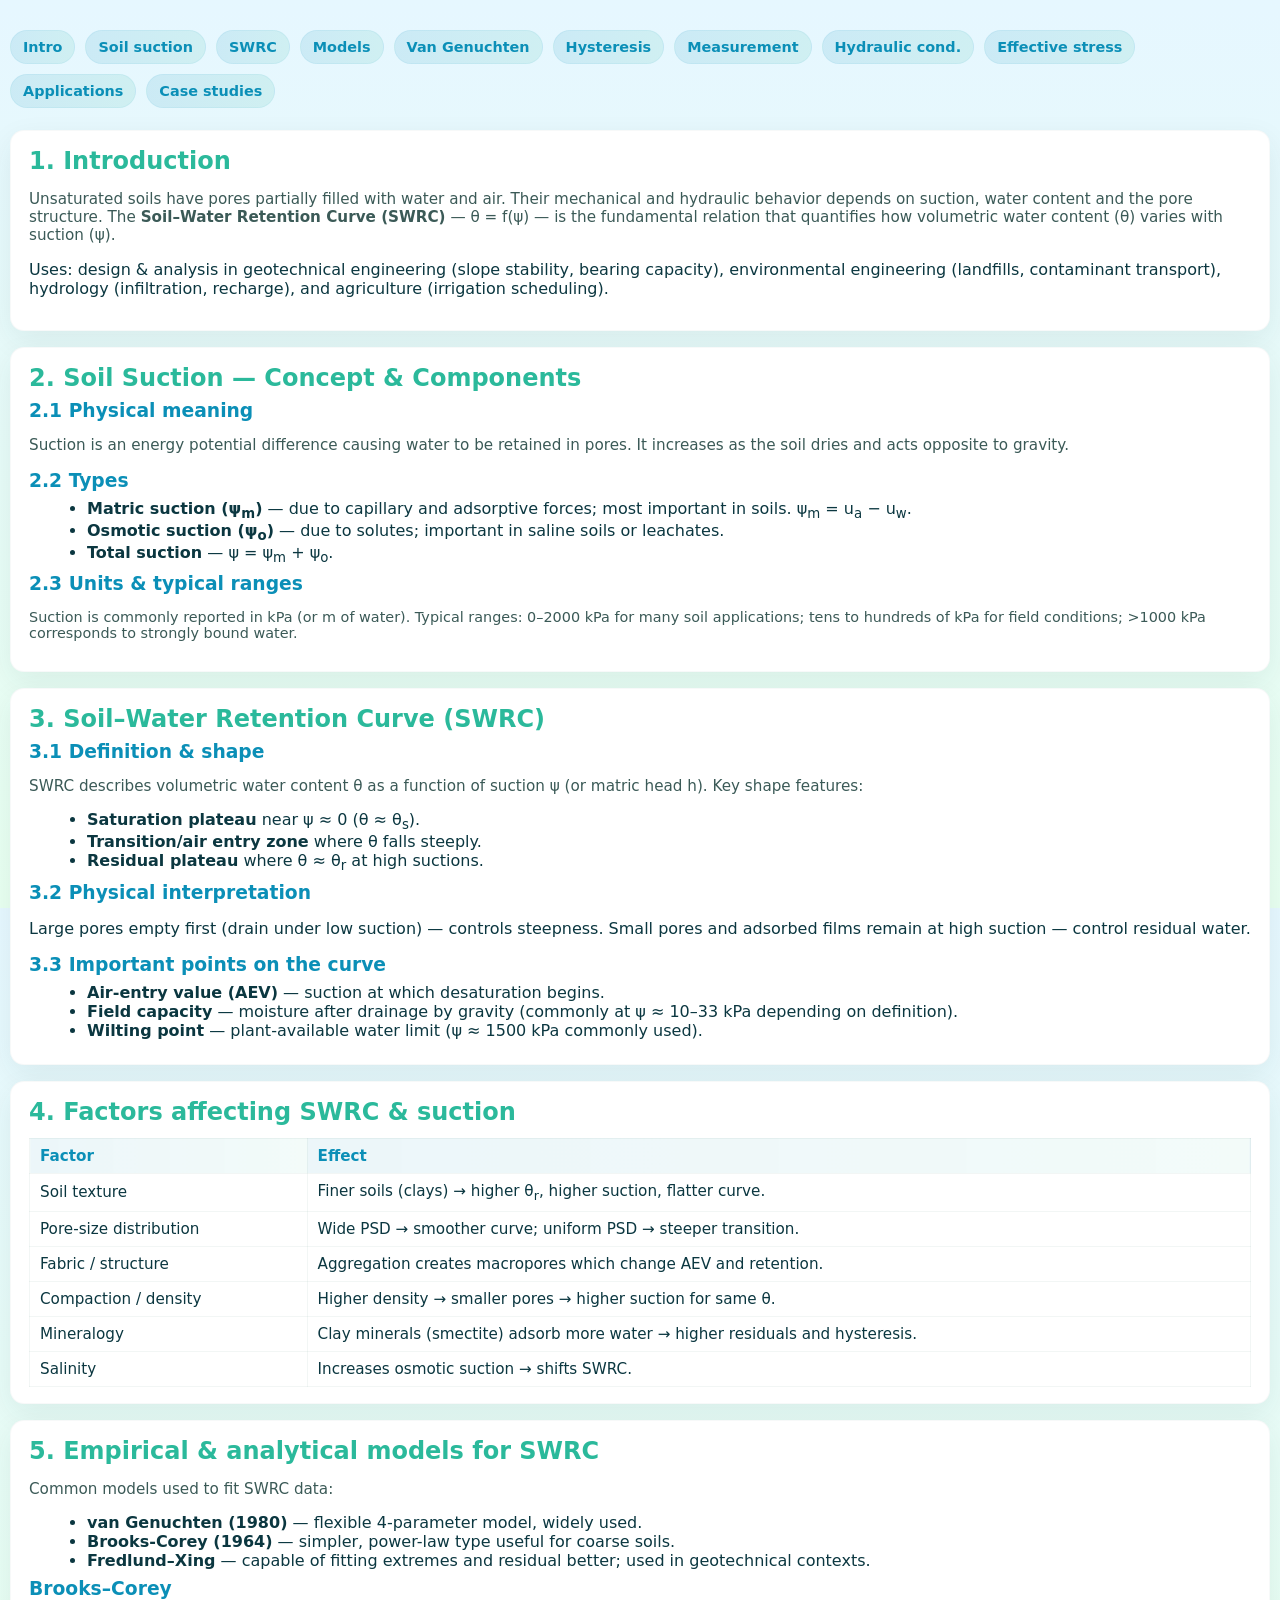
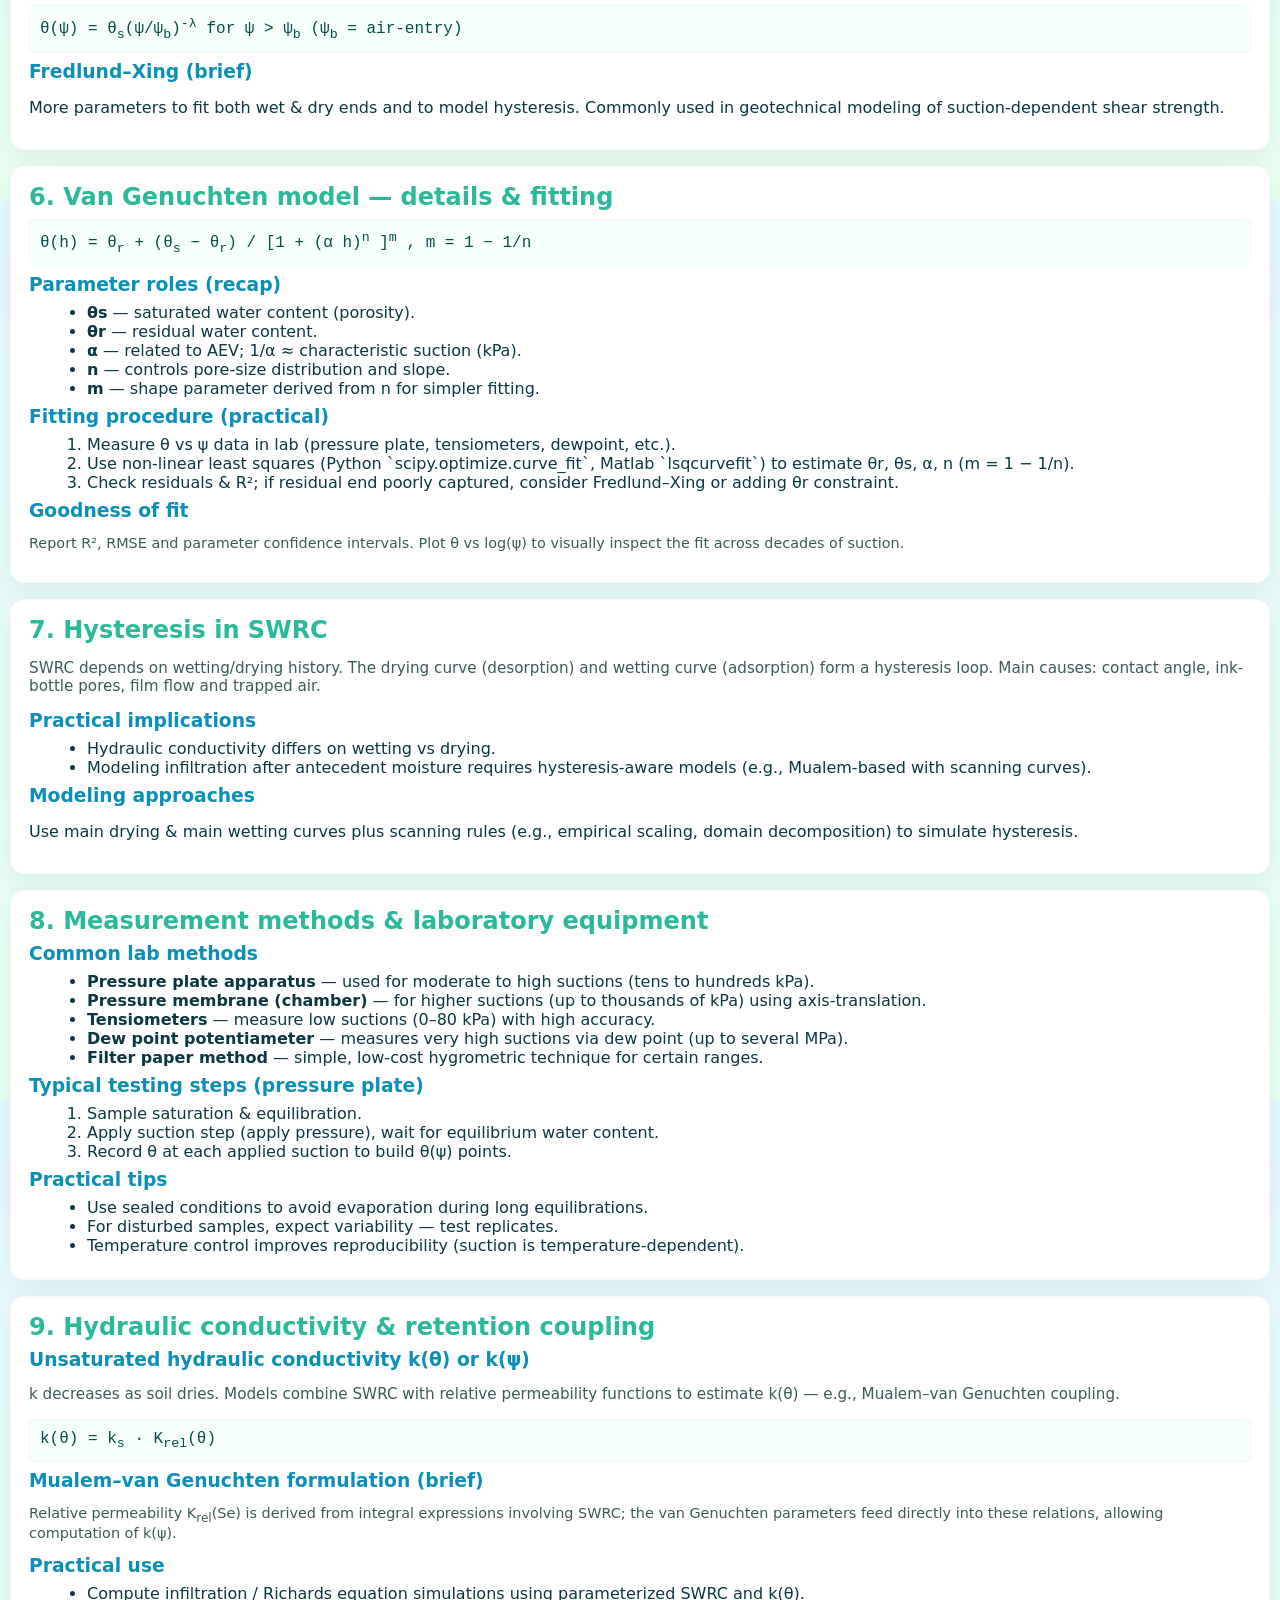
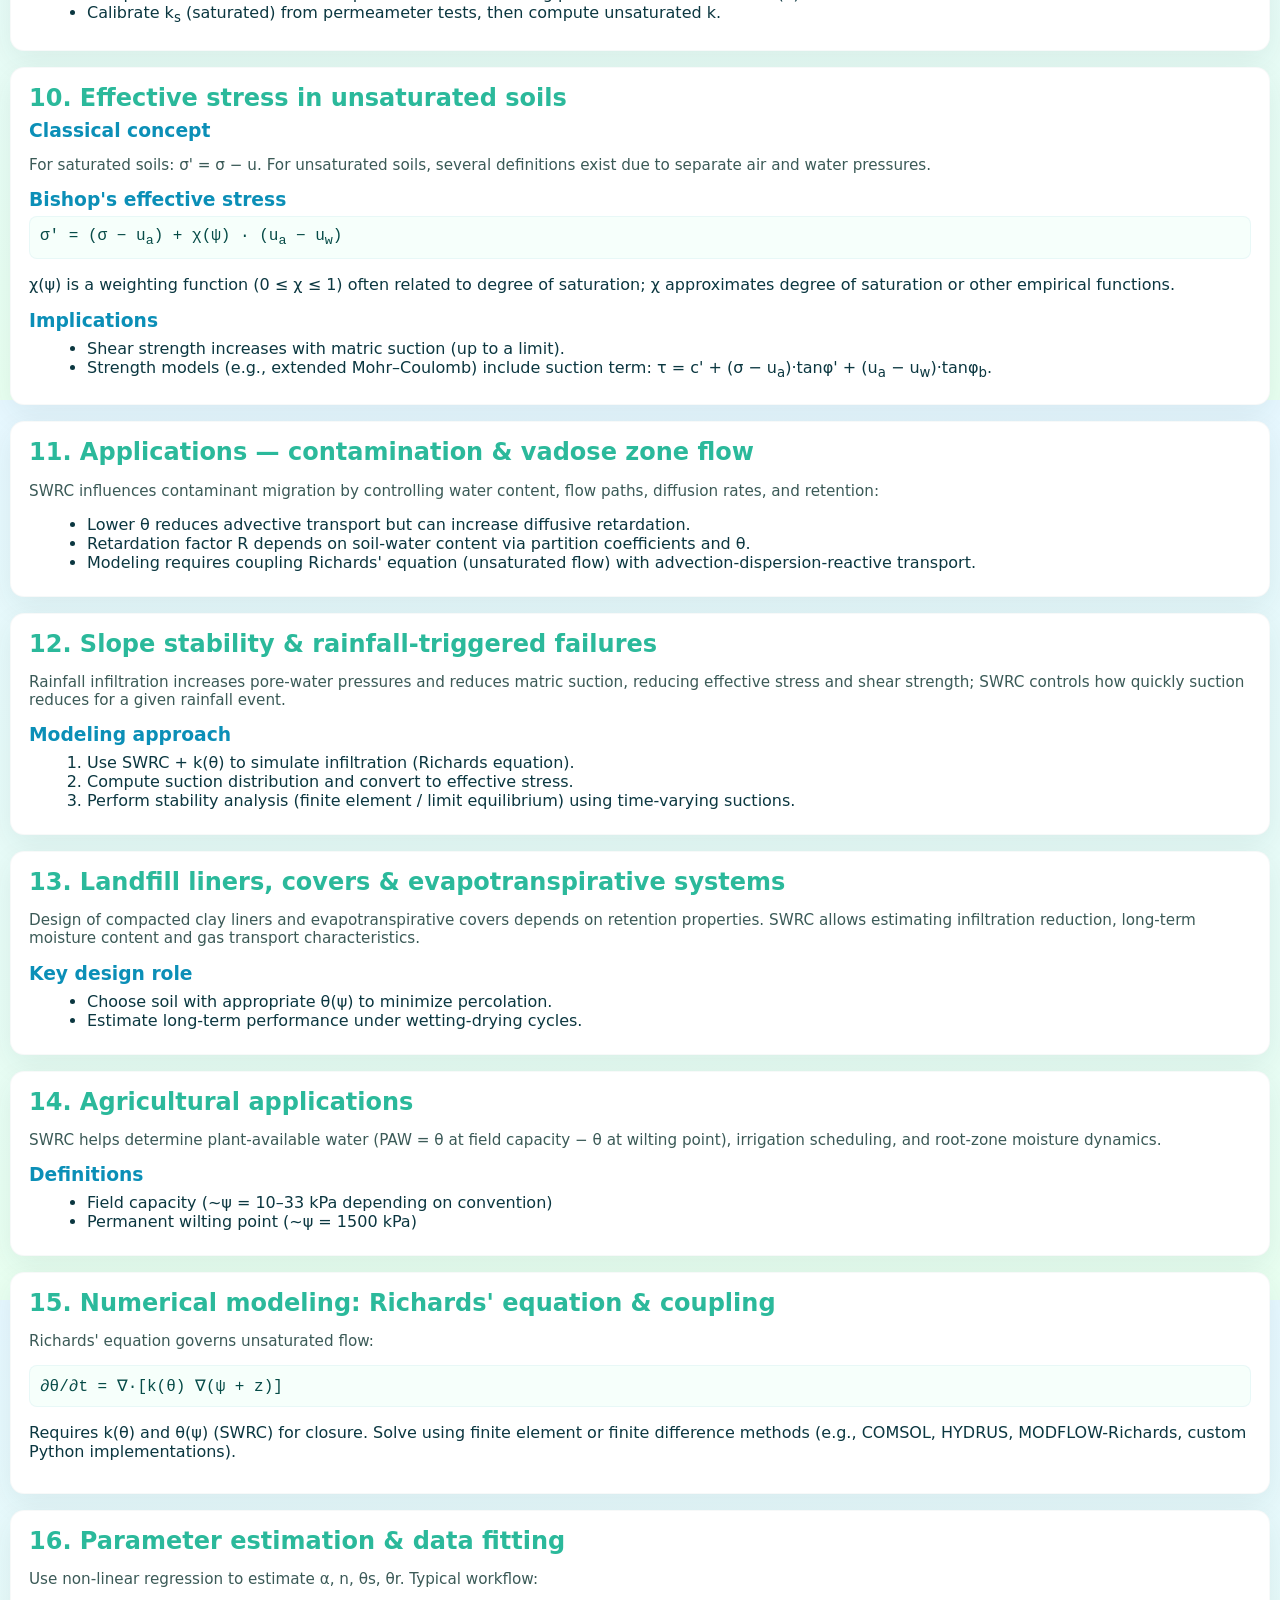
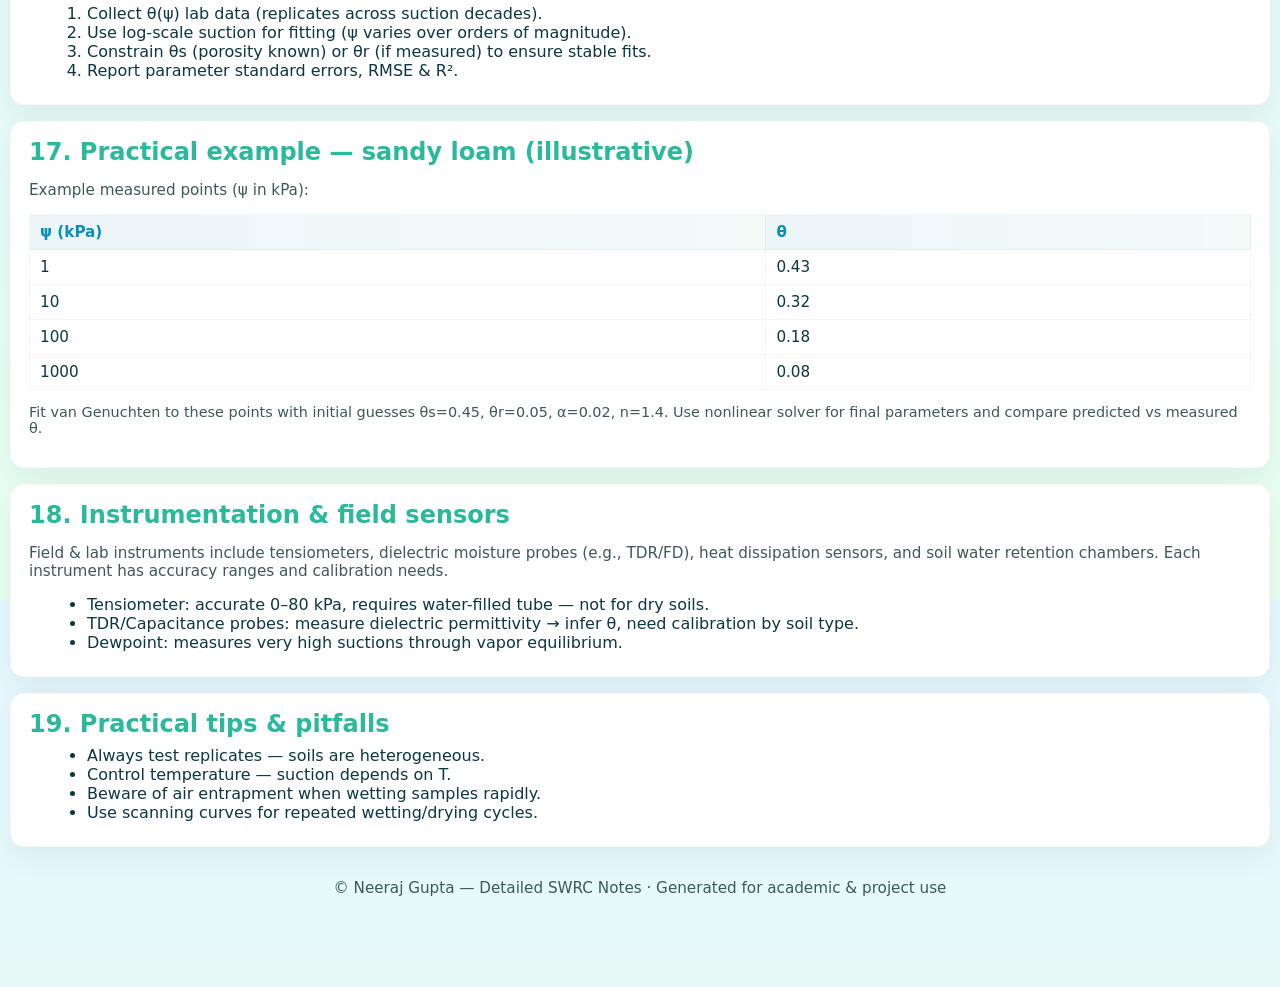
==== notes.html @ 2eaef46b "Final header fix" ====
<!doctype html>
<html lang="en">
<head>
<meta charset="utf-8" />
<meta name="viewport" content="width=device-width,initial-scale=1" />
<title>Detailed Notes — SWRC & Unsaturated Soil Mechanics</title>

<style>
  :root{
    --bg1:#e6f7ff;
    --bg2:#e8fff0;
    --card:#ffffff;
    --accent1:#0b8fb7;
    --accent2:#2bb99b;
    --text:#0b3740;
    --muted:#3b5a57;
    --radius:14px;
    --shadow:0 10px 30px rgba(11,55,50,0.07);
  }
/* page */
  html,body{height:100%; margin:0; font-family:Inter, system-ui, -apple-system, "Segoe UI", Roboto, Arial; color:var(--text); background: linear-gradient(180deg,var(--bg1),var(--bg2)); -webkit-font-smoothing:antialiased; -moz-osx-font-smoothing:grayscale;}
  .wrap{max-width:1400px; margin:8px auto; padding:10px;}
/* toc */
  .toc{margin:12px 0 22px 0; display:flex; gap:10px; flex-wrap:wrap;}
  .toc a{background:linear-gradient(90deg, rgba(11,143,183,0.12), rgba(43,185,155,0.12)); color:var(--accent1); padding:8px 12px; border-radius:999px; text-decoration:none; font-weight:600; font-size:0.9rem; border:1px solid rgba(11,143,183,0.06);}

  /* card */
  .card{background:var(--card); border-radius:var(--radius); padding:16px 18px; margin:16px 0; box-shadow:var(--shadow); border:1px solid rgba(6,84,72,0.03);}
  .card h2{margin:0 0 8px 0; color:var(--accent2);}
  .card h3{margin:8px 0 6px 0; color:var(--accent1);}
  .muted{color:var(--muted); font-size:0.95rem;}

  /* tables */
  table{width:100%; border-collapse:collapse; margin-top:12px; font-size:0.95rem;}
  table th, table td{padding:8px 10px; border:1px solid rgba(7,80,72,0.05); text-align:left;}
  table thead th{background:linear-gradient(90deg, rgba(11,143,183,0.08), rgba(43,185,155,0.06)); color:var(--accent1); font-weight:700;}

  /* code/equation */
  pre.equation, .equation{background:#f6fffb; padding:10px; border-radius:8px; border:1px solid rgba(11,143,183,0.06); font-family: ui-monospace, SFMono-Regular, Menlo, Monaco, "Roboto Mono", monospace; color:#064b47; overflow:auto;}

  /* info box */
  .info{background:linear-gradient(90deg,#fff8e0,#f7fff0); padding:10px; border-left:6px solid #f0b400; border-radius:8px; color:#2d3f2f; margin-top:10px;}

  /* lists & sections */
  ul{margin:8px 0 8px 18px;}
  ol{margin:8px 0 8px 18px;}
  .small{font-size:0.9rem; color:var(--muted);}

  /* footer */
  footer{margin:32px 0 80px; text-align:center; color:var(--muted); font-size:0.95rem;}

  /* responsive */
  @media (max-width:760px){
    .wrap{padding:12px;}
    .brand-title img{width:56px;height:56px;}
    h1{font-size:1.3rem;}
  }
</style>
</head>

<body>
  <div class="wrap">
    <!-- Quick TOC (no sidebar) -->
    <nav class="toc" aria-label="Quick links">
      <a href="#intro">Intro</a>
      <a href="#suction">Soil suction</a>
      <a href="#swrc">SWRC</a>
      <a href="#models">Models</a>
      <a href="#vg">Van Genuchten</a>
      <a href="#hysteresis">Hysteresis</a>
      <a href="#meas">Measurement</a>
      <a href="#hydraulic">Hydraulic cond.</a>
      <a href="#effective">Effective stress</a>
      <a href="#applications">Applications</a>
      <a href="#case">Case studies</a>
    </nav>

    <!-- 1 INTRO -->
    <section id="intro" class="card">
      <h2>1. Introduction</h2>
      <p class="muted">Unsaturated soils have pores partially filled with water and air. Their mechanical and hydraulic behavior depends on suction, water content and the pore structure. The <strong>Soil–Water Retention Curve (SWRC)</strong> — θ = f(ψ) — is the fundamental relation that quantifies how volumetric water content (θ) varies with suction (ψ).</p>

      <p>Uses: design & analysis in geotechnical engineering (slope stability, bearing capacity), environmental engineering (landfills, contaminant transport), hydrology (infiltration, recharge), and agriculture (irrigation scheduling).</p>
    </section>

    <!-- 2 SUCTION -->
    <section id="suction" class="card">
      <h2>2. Soil Suction — Concept & Components</h2>

      <h3>2.1 Physical meaning</h3>
      <p class="muted">Suction is an energy potential difference causing water to be retained in pores. It increases as the soil dries and acts opposite to gravity.</p>

      <h3>2.2 Types</h3>
      <ul>
        <li><strong>Matric suction (ψ<sub>m</sub>)</strong> — due to capillary and adsorptive forces; most important in soils. ψ<sub>m</sub> = u<sub>a</sub> − u<sub>w</sub>.</li>
        <li><strong>Osmotic suction (ψ<sub>o</sub>)</strong> — due to solutes; important in saline soils or leachates.</li>
        <li><strong>Total suction</strong> — ψ = ψ<sub>m</sub> + ψ<sub>o</sub>.</li>
      </ul>

      <h3>2.3 Units & typical ranges</h3>
      <p class="small">Suction is commonly reported in kPa (or m of water). Typical ranges: 0–2000 kPa for many soil applications; tens to hundreds of kPa for field conditions; >1000 kPa corresponds to strongly bound water.</p>
    </section>

    <!-- 3 SWRC -->
    <section id="swrc" class="card">
      <h2>3. Soil–Water Retention Curve (SWRC)</h2>

      <h3>3.1 Definition & shape</h3>
      <p class="muted">SWRC describes volumetric water content θ as a function of suction ψ (or matric head h). Key shape features:</p>
      <ul>
        <li><strong>Saturation plateau</strong> near ψ ≈ 0 (θ ≈ θ<sub>s</sub>).</li>
        <li><strong>Transition/air entry zone</strong> where θ falls steeply.</li>
        <li><strong>Residual plateau</strong> where θ ≈ θ<sub>r</sub> at high suctions.</li>
      </ul>

      <h3>3.2 Physical interpretation</h3>
      <p>Large pores empty first (drain under low suction) — controls steepness. Small pores and adsorbed films remain at high suction — control residual water.</p>

      <h3>3.3 Important points on the curve</h3>
      <ul>
        <li><strong>Air-entry value (AEV)</strong> — suction at which desaturation begins.</li>
        <li><strong>Field capacity</strong> — moisture after drainage by gravity (commonly at ψ ≈ 10–33 kPa depending on definition).</li>
        <li><strong>Wilting point</strong> — plant-available water limit (ψ ≈ 1500 kPa commonly used).</li>
      </ul>
    </section>

    <!-- 4 FACTORS -->
    <section class="card">
      <h2>4. Factors affecting SWRC & suction</h2>
      <table>
        <thead><tr><th>Factor</th><th>Effect</th></tr></thead>
        <tbody>
          <tr><td>Soil texture</td><td>Finer soils (clays) → higher θ<sub>r</sub>, higher suction, flatter curve.</td></tr>
          <tr><td>Pore-size distribution</td><td>Wide PSD → smoother curve; uniform PSD → steeper transition.</td></tr>
          <tr><td>Fabric / structure</td><td>Aggregation creates macropores which change AEV and retention.</td></tr>
          <tr><td>Compaction / density</td><td>Higher density → smaller pores → higher suction for same θ.</td></tr>
          <tr><td>Mineralogy</td><td>Clay minerals (smectite) adsorb more water → higher residuals and hysteresis.</td></tr>
          <tr><td>Salinity</td><td>Increases osmotic suction → shifts SWRC.</td></tr>
        </tbody>
      </table>
    </section>

    <!-- 5 MODELS -->
    <section id="models" class="card">
      <h2>5. Empirical & analytical models for SWRC</h2>
      <p class="muted">Common models used to fit SWRC data:</p>
      <ul>
        <li><strong>van Genuchten (1980)</strong> — flexible 4-parameter model, widely used.</li>
        <li><strong>Brooks-Corey (1964)</strong> — simpler, power-law type useful for coarse soils.</li>
        <li><strong>Fredlund–Xing</strong> — capable of fitting extremes and residual better; used in geotechnical contexts.</li>
      </ul>

      <h3>Brooks–Corey</h3>
      <div class="equation">θ(ψ) = θ<sub>s</sub>(ψ/ψ<sub>b</sub>)<sup>-λ</sup>  for ψ > ψ<sub>b</sub> (ψ<sub>b</sub> = air-entry)</div>

      <h3>Fredlund–Xing (brief)</h3>
      <p>More parameters to fit both wet & dry ends and to model hysteresis. Commonly used in geotechnical modeling of suction-dependent shear strength.</p>
    </section>

    <!-- 6 van genuchten -->
    <section id="vg" class="card">
      <h2>6. Van Genuchten model — details & fitting</h2>
      <div class="equation">
        θ(h) = θ<sub>r</sub> + (θ<sub>s</sub> − θ<sub>r</sub>) / [1 + (α h)<sup>n</sup> ]<sup>m</sup> ,  m = 1 − 1/n
      </div>

      <h3>Parameter roles (recap)</h3>
      <ul>
        <li><strong>θs</strong> — saturated water content (porosity).</li>
        <li><strong>θr</strong> — residual water content.</li>
        <li><strong>α</strong> — related to AEV; 1/α ≈ characteristic suction (kPa).</li>
        <li><strong>n</strong> — controls pore-size distribution and slope.</li>
        <li><strong>m</strong> — shape parameter derived from n for simpler fitting.</li>
      </ul>

      <h3>Fitting procedure (practical)</h3>
      <ol>
        <li>Measure θ vs ψ data in lab (pressure plate, tensiometers, dewpoint, etc.).</li>
        <li>Use non-linear least squares (Python `scipy.optimize.curve_fit`, Matlab `lsqcurvefit`) to estimate θr, θs, α, n (m = 1 − 1/n).</li>
        <li>Check residuals & R²; if residual end poorly captured, consider Fredlund–Xing or adding θr constraint.</li>
      </ol>

      <h3>Goodness of fit</h3>
      <p class="small">Report R², RMSE and parameter confidence intervals. Plot θ vs log(ψ) to visually inspect the fit across decades of suction.</p>
    </section>

    <!-- 7 HYSTERESIS -->
    <section id="hysteresis" class="card">
      <h2>7. Hysteresis in SWRC</h2>
      <p class="muted">SWRC depends on wetting/drying history. The drying curve (desorption) and wetting curve (adsorption) form a hysteresis loop. Main causes: contact angle, ink-bottle pores, film flow and trapped air.</p>

      <h3>Practical implications</h3>
      <ul>
        <li>Hydraulic conductivity differs on wetting vs drying.</li>
        <li>Modeling infiltration after antecedent moisture requires hysteresis-aware models (e.g., Mualem-based with scanning curves).</li>
      </ul>

      <h3>Modeling approaches</h3>
      <p>Use main drying & main wetting curves plus scanning rules (e.g., empirical scaling, domain decomposition) to simulate hysteresis.</p>
    </section>

    <!-- 8 MEASUREMENT -->
    <section id="meas" class="card">
      <h2>8. Measurement methods & laboratory equipment</h2>

      <h3>Common lab methods</h3>
      <ul>
        <li><strong>Pressure plate apparatus</strong> — used for moderate to high suctions (tens to hundreds kPa).</li>
        <li><strong>Pressure membrane (chamber)</strong> — for higher suctions (up to thousands of kPa) using axis-translation.</li>
        <li><strong>Tensiometers</strong> — measure low suctions (0–80 kPa) with high accuracy.</li>
        <li><strong>Dew point potentiameter</strong> — measures very high suctions via dew point (up to several MPa).</li>
        <li><strong>Filter paper method</strong> — simple, low-cost hygrometric technique for certain ranges.</li>
      </ul>

      <h3>Typical testing steps (pressure plate)</h3>
      <ol>
        <li>Sample saturation & equilibration.</li>
        <li>Apply suction step (apply pressure), wait for equilibrium water content.</li>
        <li>Record θ at each applied suction to build θ(ψ) points.</li>
      </ol>

      <h3>Practical tips</h3>
      <ul>
        <li>Use sealed conditions to avoid evaporation during long equilibrations.</li>
        <li>For disturbed samples, expect variability — test replicates.</li>
        <li>Temperature control improves reproducibility (suction is temperature-dependent).</li>
      </ul>
    </section>

    <!-- 9 HYDRAULIC CONDUCTIVITY -->
    <section id="hydraulic" class="card">
      <h2>9. Hydraulic conductivity & retention coupling</h2>

      <h3>Unsaturated hydraulic conductivity k(θ) or k(ψ)</h3>
      <p class="muted">k decreases as soil dries. Models combine SWRC with relative permeability functions to estimate k(θ) — e.g., Mualem–van Genuchten coupling.</p>

      <div class="equation">k(θ) = k<sub>s</sub> · K<sub>rel</sub>(θ)</div>

      <h3>Mualem–van Genuchten formulation (brief)</h3>
      <p class="small">Relative permeability K<sub>rel</sub>(Se) is derived from integral expressions involving SWRC; the van Genuchten parameters feed directly into these relations, allowing computation of k(ψ).</p>

      <h3>Practical use</h3>
      <ul>
        <li>Compute infiltration / Richards equation simulations using parameterized SWRC and k(θ).</li>
        <li>Calibrate k<sub>s</sub> (saturated) from permeameter tests, then compute unsaturated k.</li>
      </ul>
    </section>

    <!-- 10 EFFECTIVE STRESS -->
    <section id="effective" class="card">
      <h2>10. Effective stress in unsaturated soils</h2>

      <h3>Classical concept</h3>
      <p class="muted">For saturated soils: σ' = σ − u. For unsaturated soils, several definitions exist due to separate air and water pressures.</p>

      <h3>Bishop's effective stress</h3>
      <div class="equation">σ' = (σ − u<sub>a</sub>) + χ(ψ) · (u<sub>a</sub> − u<sub>w</sub>)</div>
      <p>χ(ψ) is a weighting function (0 ≤ χ ≤ 1) often related to degree of saturation; χ approximates degree of saturation or other empirical functions.</p>

      <h3>Implications</h3>
      <ul>
        <li>Shear strength increases with matric suction (up to a limit).</li>
        <li>Strength models (e.g., extended Mohr–Coulomb) include suction term:  τ = c' + (σ − u<sub>a</sub>)·tanφ' + (u<sub>a</sub> − u<sub>w</sub>)·tanφ<sub>b</sub>.</li>
      </ul>
    </section>

    <!-- 11 CONTAMINANT TRANSPORT LINK -->
    <section id="applications" class="card">
      <h2>11. Applications — contamination & vadose zone flow</h2>
      <p class="muted">SWRC influences contaminant migration by controlling water content, flow paths, diffusion rates, and retention:</p>
      <ul>
        <li>Lower θ reduces advective transport but can increase diffusive retardation.</li>
        <li>Retardation factor R depends on soil-water content via partition coefficients and θ.</li>
        <li>Modeling requires coupling Richards' equation (unsaturated flow) with advection-dispersion-reactive transport.</li>
      </ul>
    </section>

    <!-- 12 LANDSLIDES -->
    <section class="card">
      <h2>12. Slope stability & rainfall-triggered failures</h2>
      <p class="muted">Rainfall infiltration increases pore-water pressures and reduces matric suction, reducing effective stress and shear strength; SWRC controls how quickly suction reduces for a given rainfall event.</p>

      <h3>Modeling approach</h3>
      <ol>
        <li>Use SWRC + k(θ) to simulate infiltration (Richards equation).</li>
        <li>Compute suction distribution and convert to effective stress.</li>
        <li>Perform stability analysis (finite element / limit equilibrium) using time-varying suctions.</li>
      </ol>
    </section>

    <!-- 13 LANDFILL -->
    <section class="card">
      <h2>13. Landfill liners, covers & evapotranspirative systems</h2>
      <p class="muted">Design of compacted clay liners and evapotranspirative covers depends on retention properties. SWRC allows estimating infiltration reduction, long-term moisture content and gas transport characteristics.</p>

      <h3>Key design role</h3>
      <ul>
        <li>Choose soil with appropriate θ(ψ) to minimize percolation.</li>
        <li>Estimate long-term performance under wetting-drying cycles.</li>
      </ul>
    </section>

    <!-- 14 AGRICULTURE -->
    <section class="card">
      <h2>14. Agricultural applications</h2>
      <p class="muted">SWRC helps determine plant-available water (PAW = θ at field capacity − θ at wilting point), irrigation scheduling, and root-zone moisture dynamics.</p>
      <h3>Definitions</h3>
      <ul>
        <li>Field capacity (~ψ = 10–33 kPa depending on convention)</li>
        <li>Permanent wilting point (~ψ = 1500 kPa)</li>
      </ul>
    </section>

    <!-- 15 NUMERICAL SIMULATION -->
    <section class="card">
      <h2>15. Numerical modeling: Richards' equation & coupling</h2>
      <p class="muted">Richards' equation governs unsaturated flow:</p>
      <div class="equation">∂θ/∂t = ∇·[k(θ) ∇(ψ + z)]</div>
      <p>Requires k(θ) and θ(ψ) (SWRC) for closure. Solve using finite element or finite difference methods (e.g., COMSOL, HYDRUS, MODFLOW-Richards, custom Python implementations).</p>
    </section>

    <!-- 16 PARAMETER ESTIMATION -->
    <section class="card">
      <h2>16. Parameter estimation & data fitting</h2>
      <p class="muted">Use non-linear regression to estimate α, n, θs, θr. Typical workflow:</p>
      <ol>
        <li>Collect θ(ψ) lab data (replicates across suction decades).</li>
        <li>Use log-scale suction for fitting (ψ varies over orders of magnitude).</li>
        <li>Constrain θs (porosity known) or θr (if measured) to ensure stable fits.</li>
        <li>Report parameter standard errors, RMSE & R².</li>
      </ol>
    </section>

    <!-- 17 PRACTICAL EXAMPLE -->
    <section class="card">
      <h2>17. Practical example — sandy loam (illustrative)</h2>
      <p class="muted">Example measured points (ψ in kPa):</p>
      <table>
        <thead><tr><th>ψ (kPa)</th><th>θ</th></tr></thead>
        <tbody>
          <tr><td>1</td><td>0.43</td></tr>
          <tr><td>10</td><td>0.32</td></tr>
          <tr><td>100</td><td>0.18</td></tr>
          <tr><td>1000</td><td>0.08</td></tr>
        </tbody>
      </table>

      <p class="small">Fit van Genuchten to these points with initial guesses θs=0.45, θr=0.05, α=0.02, n=1.4. Use nonlinear solver for final parameters and compare predicted vs measured θ.</p>
    </section>

    <!-- 18 INSTRUMENTS DEEP -->
    <section class="card">
      <h2>18. Instrumentation & field sensors</h2>
      <p class="muted">Field & lab instruments include tensiometers, dielectric moisture probes (e.g., TDR/FD), heat dissipation sensors, and soil water retention chambers. Each instrument has accuracy ranges and calibration needs.</p>
      <ul>
        <li>Tensiometer: accurate 0–80 kPa, requires water-filled tube — not for dry soils.</li>
        <li>TDR/Capacitance probes: measure dielectric permittivity → infer θ, need calibration by soil type.</li>
        <li>Dewpoint: measures very high suctions through vapor equilibrium.</li>
      </ul>
    </section>

    <!-- 19 PRACTICAL TIPS -->
    <section class="card">
      <h2>19. Practical tips & pitfalls</h2>
      <ul>
        <li>Always test replicates — soils are heterogeneous.</li>
        <li>Control temperature — suction depends on T.</li>
        <li>Beware of air entrapment when wetting samples rapidly.</li>
        <li>Use scanning curves for repeated wetting/drying cycles.</li>
      </ul>
    </section>

    <footer>
      © Neeraj Gupta — Detailed SWRC Notes · Generated for academic & project use
    </footer>
  </div>
</body>
</html>
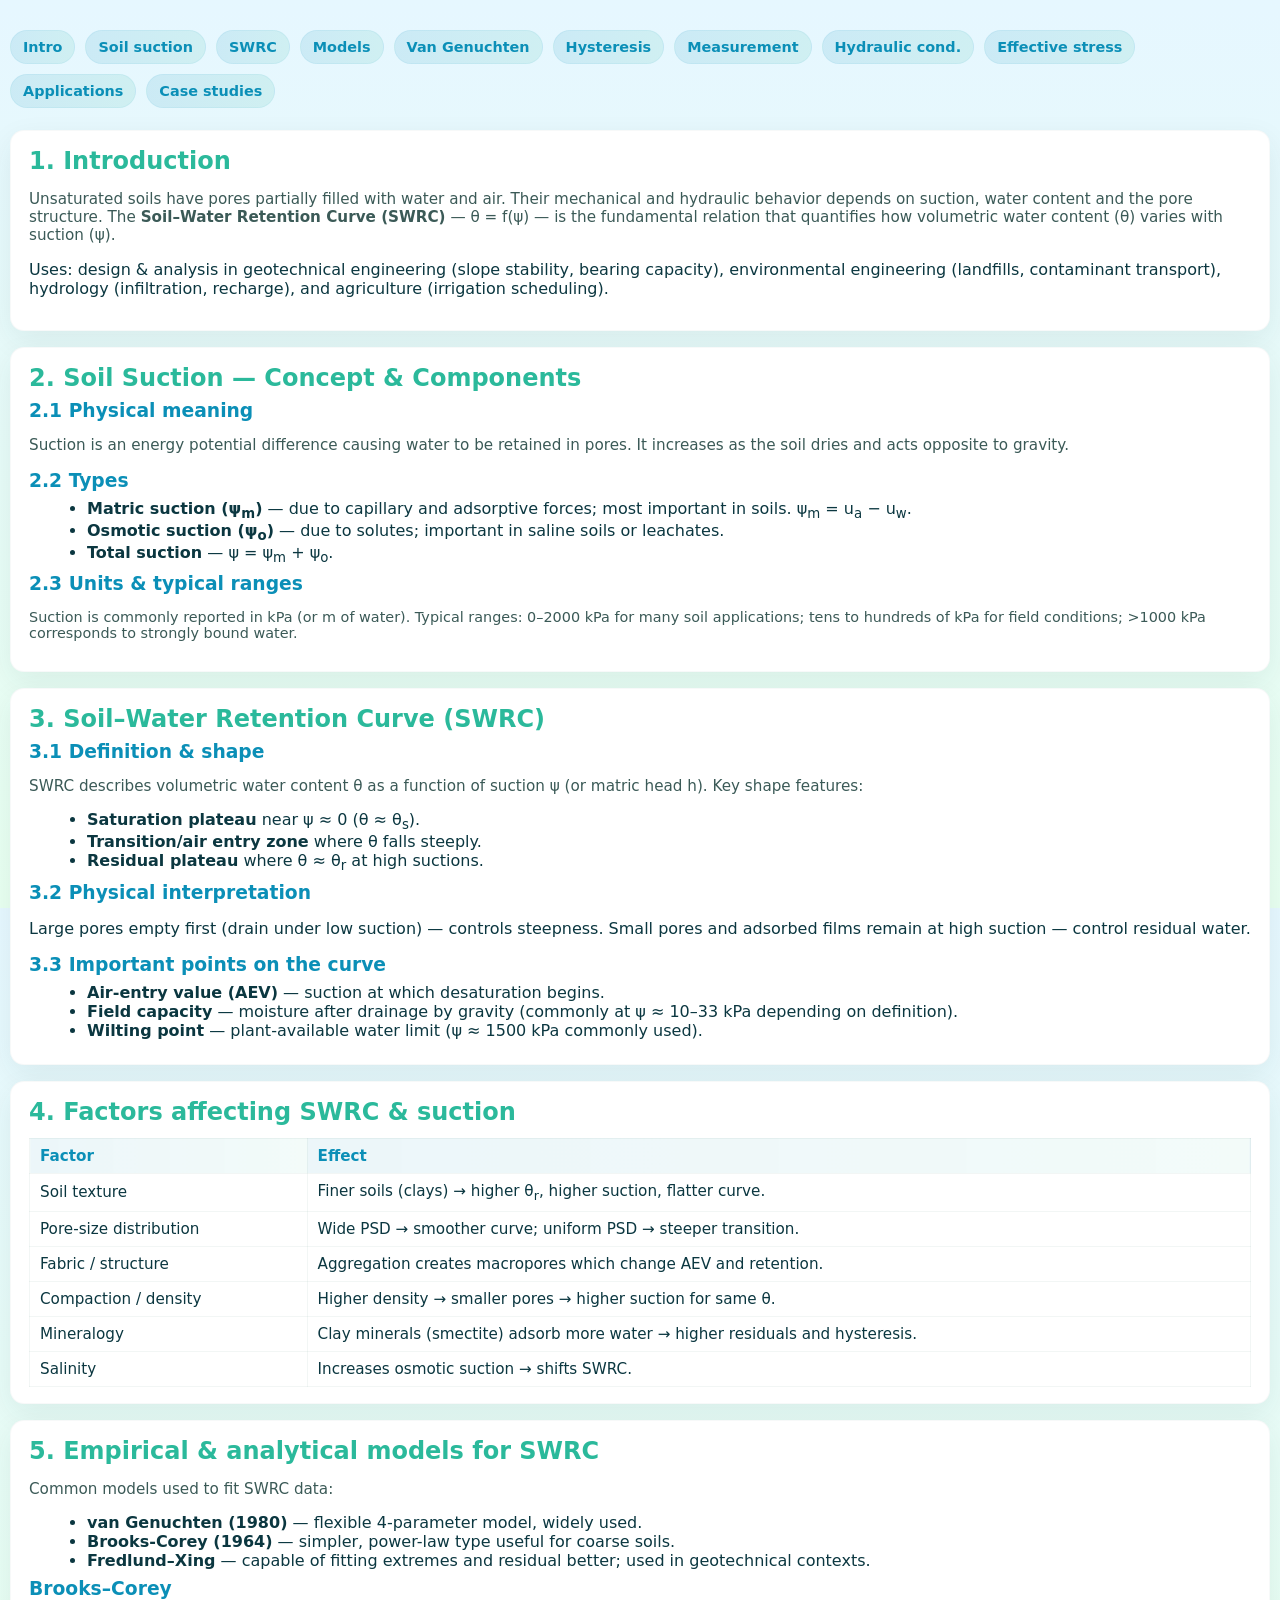
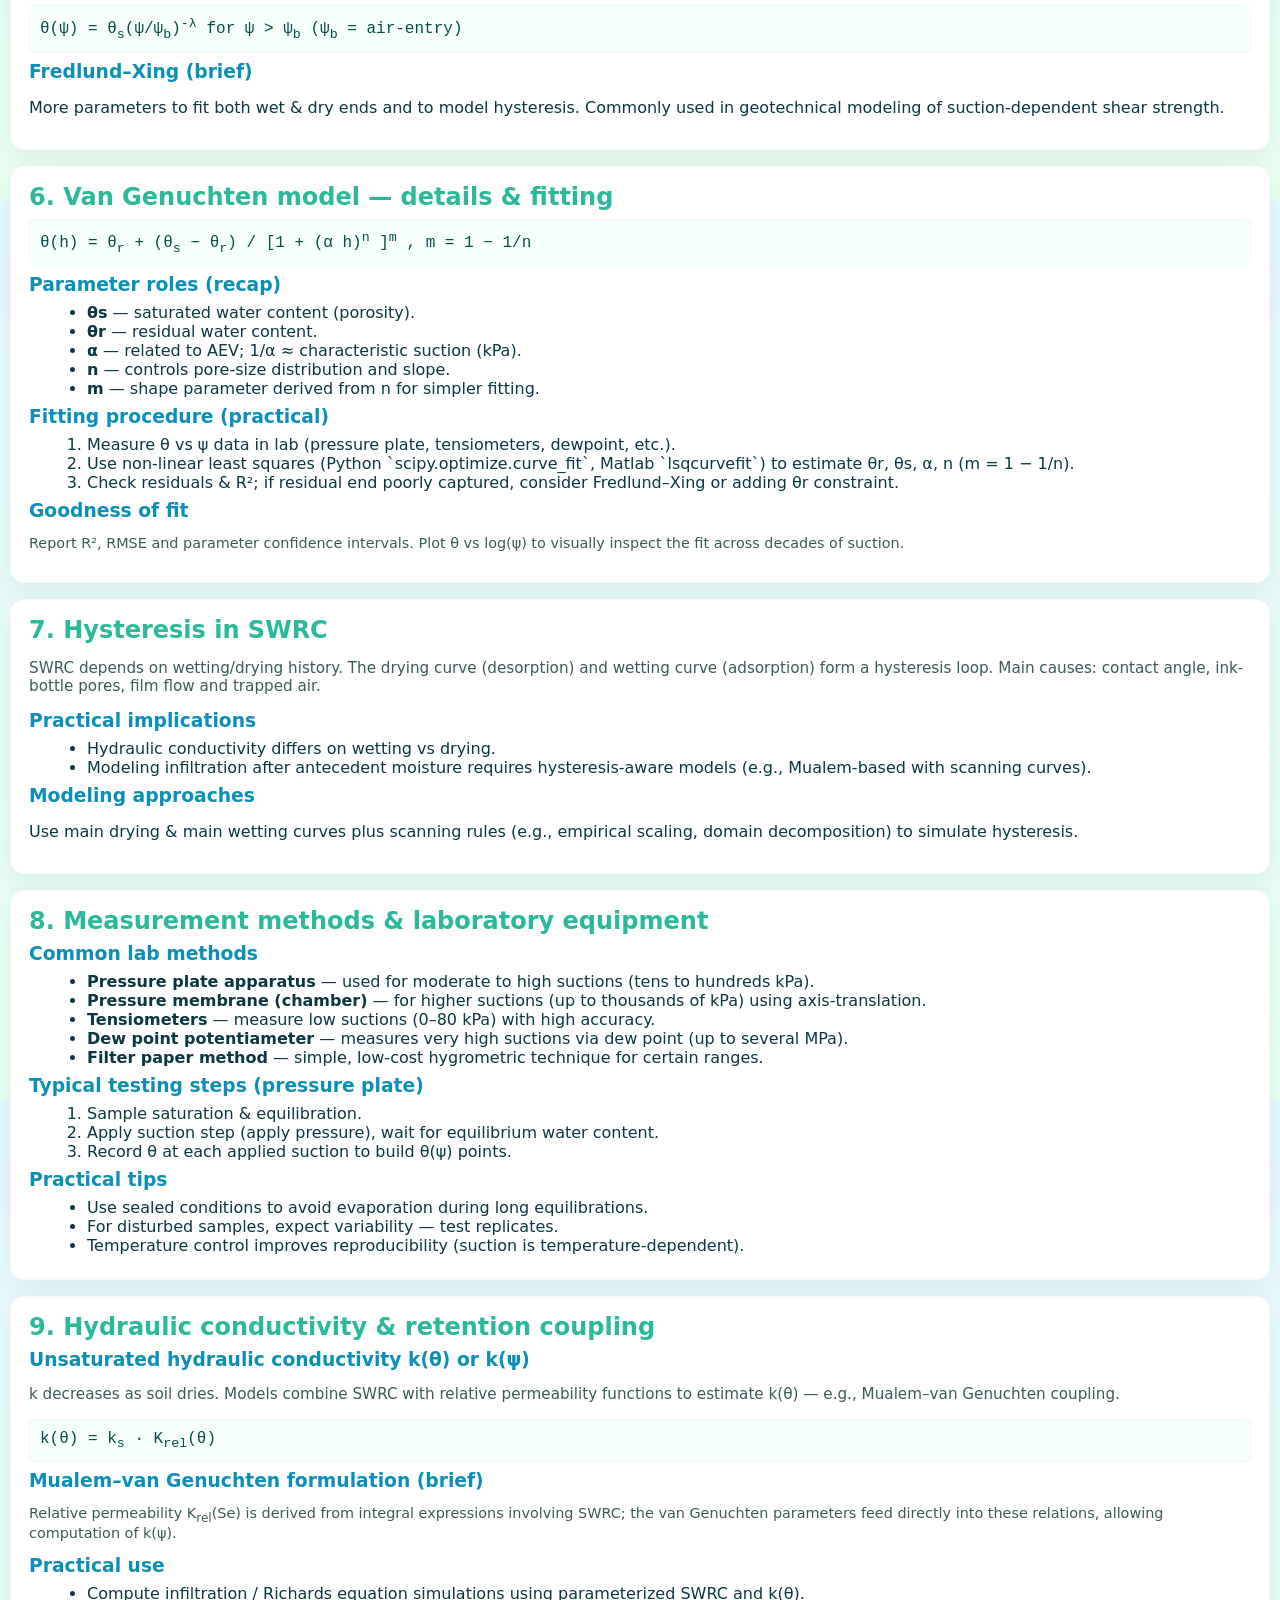
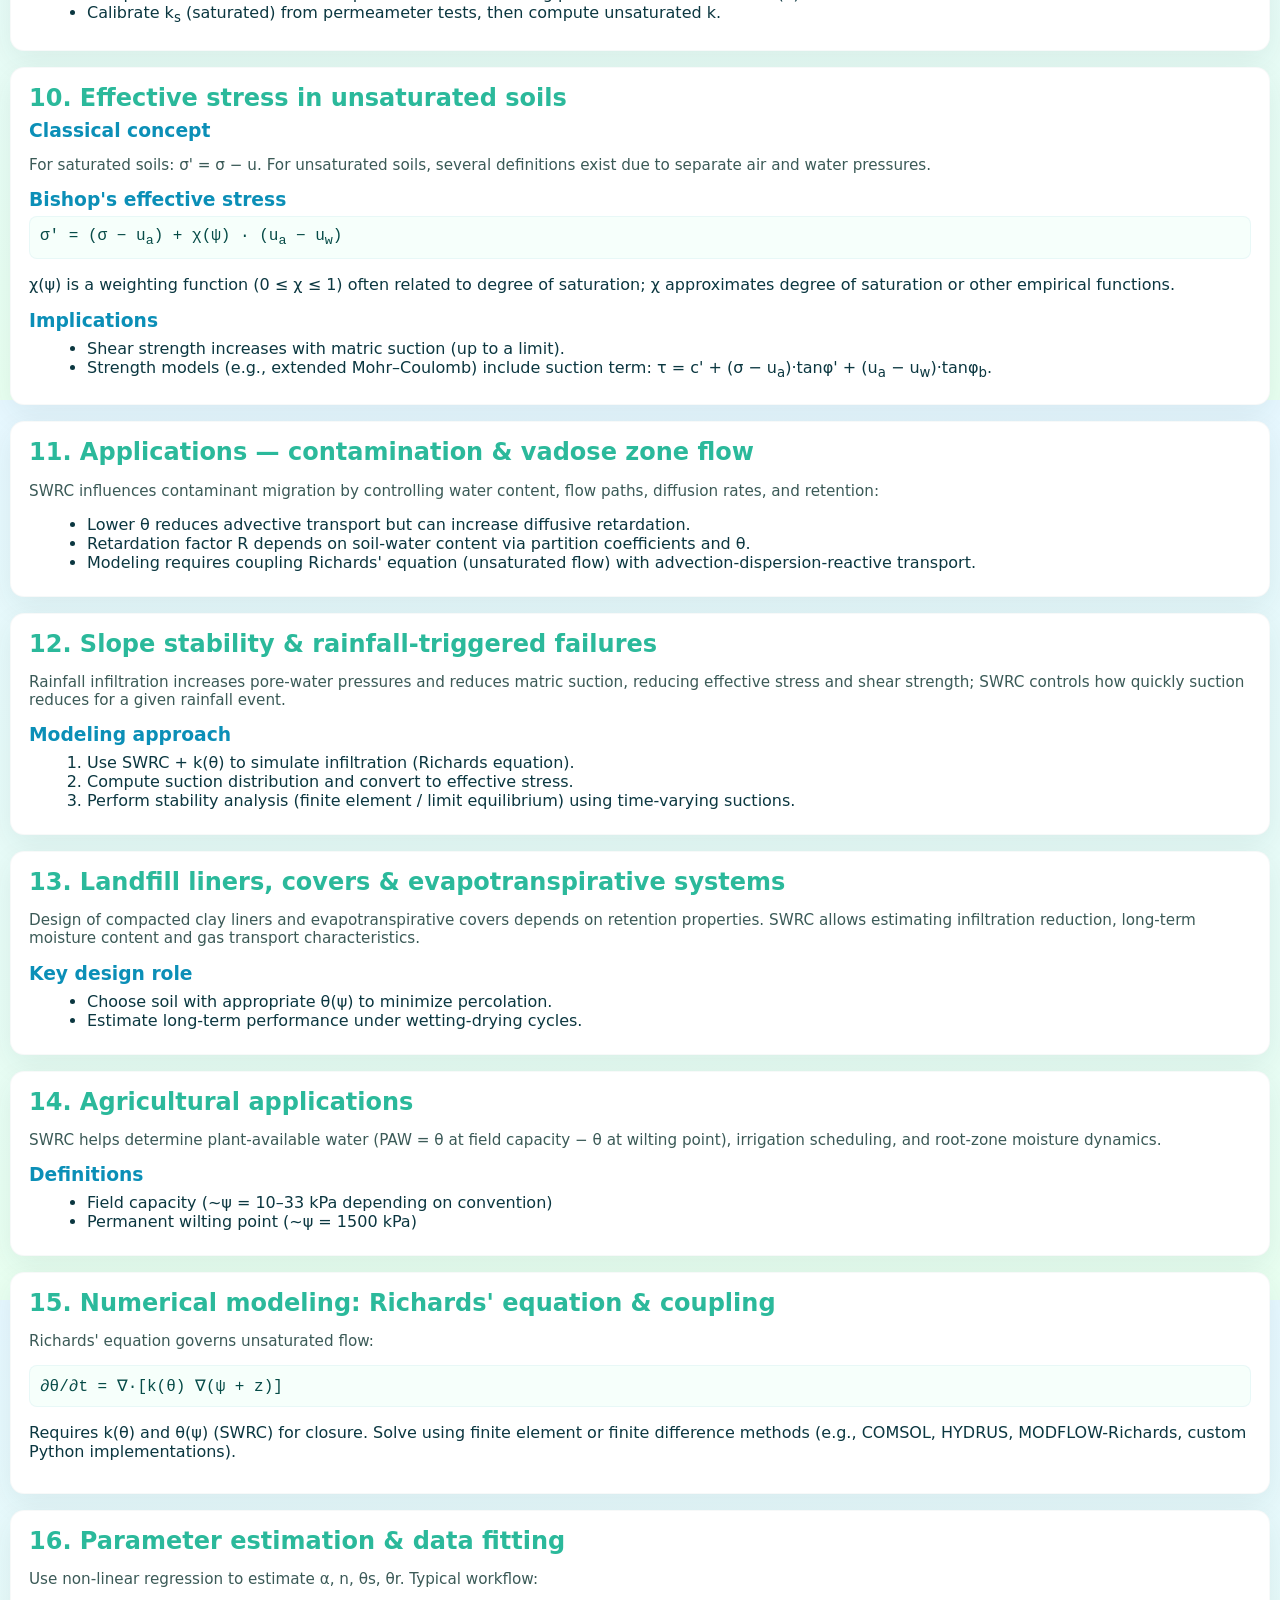
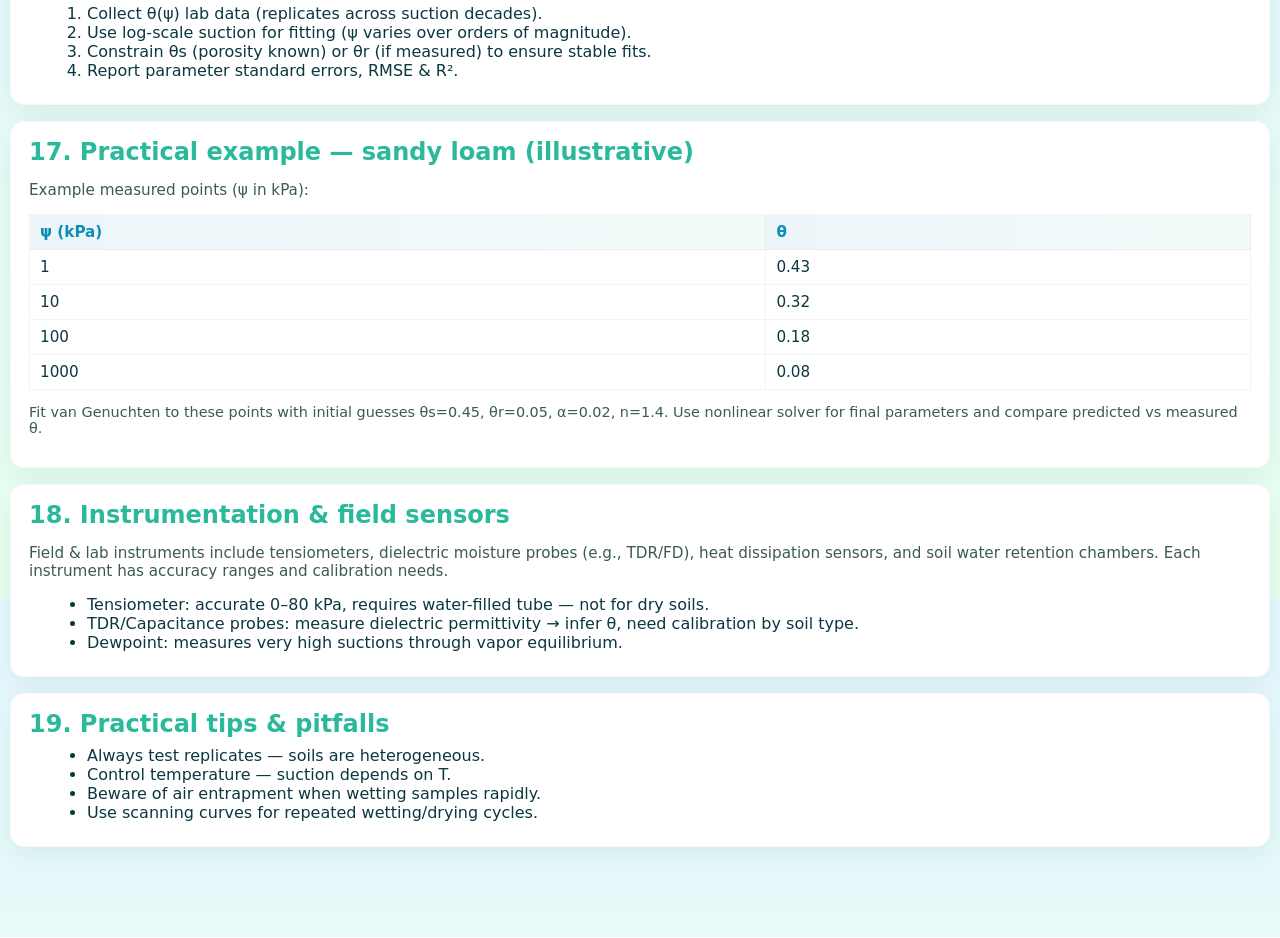
==== commit 74da5970: "Final header fix" ====
--- a/notes.html
+++ b/notes.html
@@ -371,7 +371,7 @@
     </section>
 
     <footer>
-      © Neeraj Gupta — Detailed SWRC Notes · Generated for academic & project use
+
     </footer>
   </div>
 </body>
